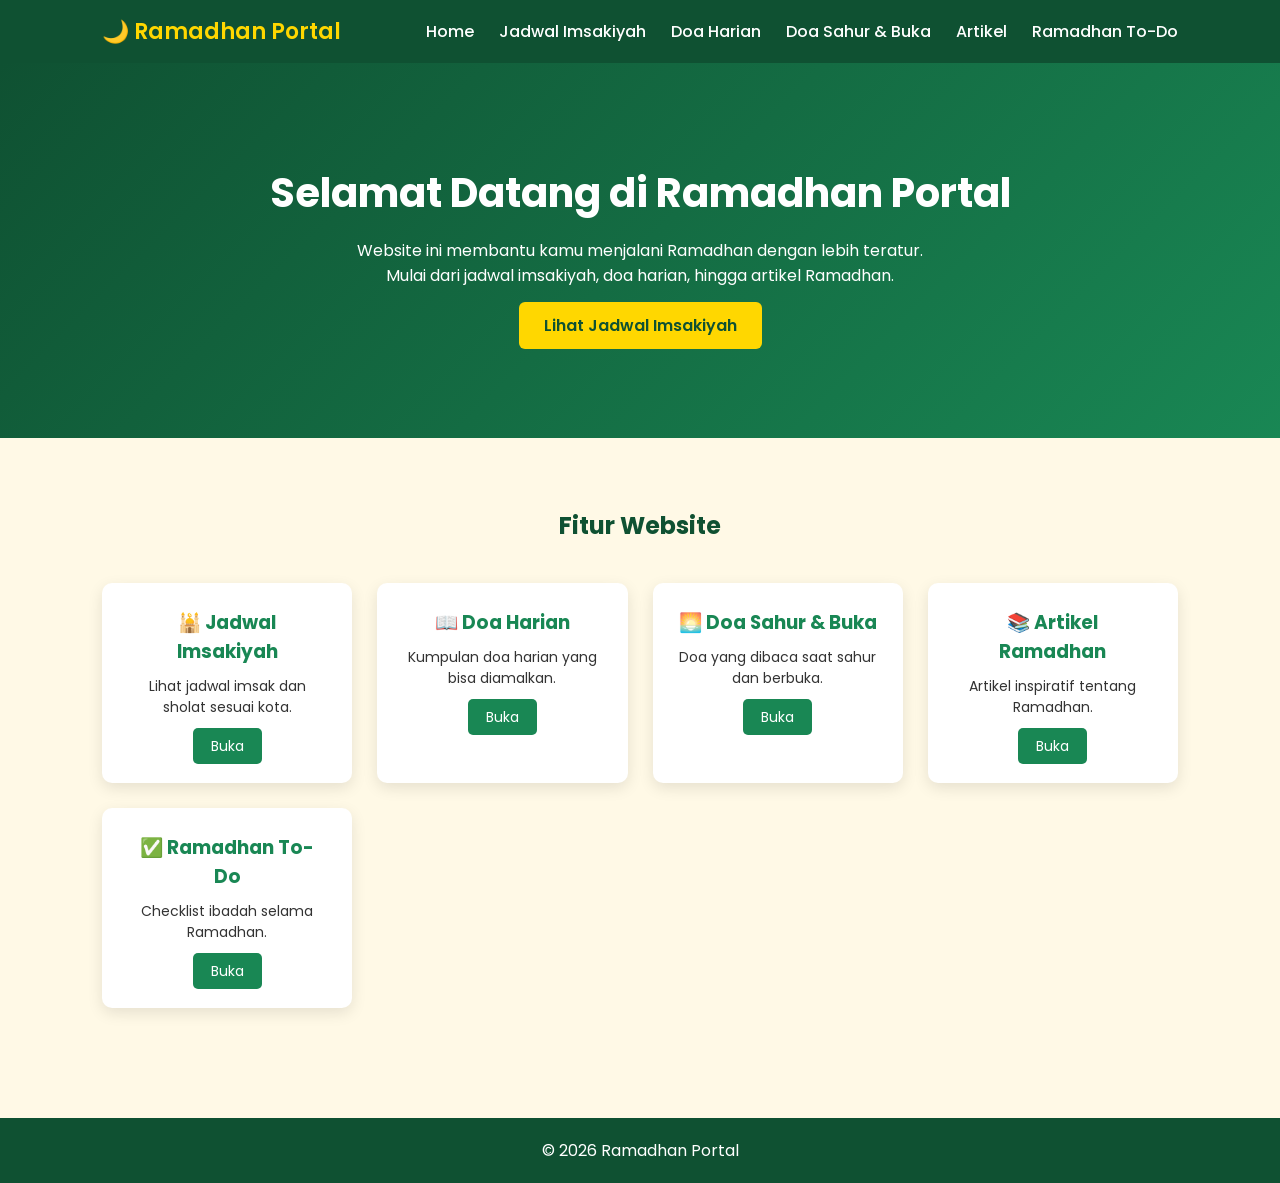
==== Alhazen_6thMission/index.html @ c3d15f52 "major update" ====
<!DOCTYPE html>
<html lang="id">
<head>
<meta charset="UTF-8">
<meta name="viewport" content="width=device-width, initial-scale=1.0">
<title>Ramadhan Portal</title>

<link rel="stylesheet" href="style.css">

<link href="https://fonts.googleapis.com/css2?family=Poppins:wght@300;400;600&display=swap" rel="stylesheet">
</head>

<body>

<header>

<nav class="navbar">

<div class="logo">🌙 Ramadhan Portal</div>

<ul class="nav-menu" id="nav-menu">
<li><a href="index.html">Home</a></li>
<li><a href="jadwal.html">Jadwal Imsakiyah</a></li>
<li><a href="doa.html">Doa Harian</a></li>
<li><a href="doa-sahur-buka.html">Doa Sahur & Buka</a></li>
<li><a href="artikel.html">Artikel</a></li>
<li><a href="todo.html">Ramadhan To-Do</a></li>
</ul>

<div class="menu-toggle" id="menu-toggle">
☰
</div>

</nav>

</header>


<main>

<section class="hero">

<h1>Selamat Datang di Ramadhan Portal</h1>

<p>
Website ini membantu kamu menjalani Ramadhan dengan lebih teratur.
Mulai dari jadwal imsakiyah, doa harian, hingga artikel Ramadhan.
</p>

<a href="jadwal.html" class="btn">Lihat Jadwal Imsakiyah</a>

</section>



<section class="features">

<h2>Fitur Website</h2>

<div class="feature-grid">

<div class="card">
<h3>🕌 Jadwal Imsakiyah</h3>
<p>Lihat jadwal imsak dan sholat sesuai kota.</p>
<a href="jadwal.html">Buka</a>
</div>

<div class="card">
<h3>📖 Doa Harian</h3>
<p>Kumpulan doa harian yang bisa diamalkan.</p>
<a href="doa.html">Buka</a>
</div>

<div class="card">
<h3>🌅 Doa Sahur & Buka</h3>
<p>Doa yang dibaca saat sahur dan berbuka.</p>
<a href="doa-sahur-buka.html">Buka</a>
</div>

<div class="card">
<h3>📚 Artikel Ramadhan</h3>
<p>Artikel inspiratif tentang Ramadhan.</p>
<a href="artikel.html">Buka</a>
</div>

<div class="card">
<h3>✅ Ramadhan To-Do</h3>
<p>Checklist ibadah selama Ramadhan.</p>
<a href="todo.html">Buka</a>
</div>

</div>

</section>

</main>


<footer>

<p>© 2026 Ramadhan Portal</p>

</footer>

<script src="script.js"></script>

</body>
</html>
---- Alhazen_6thMission/style.css ----
*{
    margin:0;
    padding:0;
    box-sizing:border-box;
    font-family:'Poppins',sans-serif;
    }
    
    body{
    background:#FFF9E6;
    color:#333;
    }
    
    /* NAVBAR */
    
    header{
    background:#0F5132;
    }
    
    .navbar{
    display:flex;
    justify-content:space-between;
    align-items:center;
    padding:15px 8%;
    }
    
    .logo{
    color:#FFD700;
    font-size:22px;
    font-weight:600;
    }
    
    .nav-menu{
    display:flex;
    gap:25px;
    list-style:none;
    }
    
    .nav-menu a{
    text-decoration:none;
    color:white;
    font-weight:500;
    transition:0.3s;
    }
    
    .nav-menu a:hover{
    color:#FFD700;
    }
    
    .menu-toggle{
    display:none;
    font-size:25px;
    color:white;
    cursor:pointer;
    }
    
    /* HERO */
    
    .hero{
    text-align:center;
    padding:100px 20px;
    background:linear-gradient(135deg,#0F5132,#198754);
    color:white;
    }
    
    .hero h1{
    font-size:40px;
    margin-bottom:15px;
    }
    
    .hero p{
    max-width:600px;
    margin:auto;
    margin-bottom:25px;
    }
    
    .btn{
    background:#FFD700;
    color:#0F5132;
    padding:12px 25px;
    border-radius:6px;
    text-decoration:none;
    font-weight:600;
    }
    
    /* FEATURES */
    
    .features{
    padding:70px 8%;
    text-align:center;
    }
    
    .features h2{
    margin-bottom:40px;
    color:#0F5132;
    }
    
    .feature-grid{
    display:grid;
    grid-template-columns:repeat(auto-fit,minmax(220px,1fr));
    gap:25px;
    }
    
    /* CARD */
    
    .card{
    background:white;
    padding:25px;
    border-radius:10px;
    box-shadow:0 5px 15px rgba(0,0,0,0.1);
    transition:0.3s;
    }
    
    .card:hover{
    transform:translateY(-6px);
    }
    
    .card h3{
    color:#198754;
    margin-bottom:10px;
    }
    
    .card p{
    font-size:14px;
    margin-bottom:15px;
    }
    
    .card a{
    text-decoration:none;
    background:#198754;
    color:white;
    padding:8px 18px;
    border-radius:5px;
    font-size:14px;
    }
    
    .card a:hover{
    background:#0F5132;
    }
    
    /* FOOTER */
    
    footer{
    background:#0F5132;
    color:white;
    text-align:center;
    padding:20px;
    margin-top:40px;
    }
    
    /* MOBILE */
    
    @media(max-width:768px){
    
    .nav-menu{
    display:none;
    flex-direction:column;
    background:#0F5132;
    position:absolute;
    top:60px;
    right:0;
    width:200px;
    padding:20px;
    }
    
    .nav-menu.active{
    display:flex;
    }
    
    .menu-toggle{
    display:block;
    }
    
    .hero h1{
    font-size:28px;
    }
    
    }
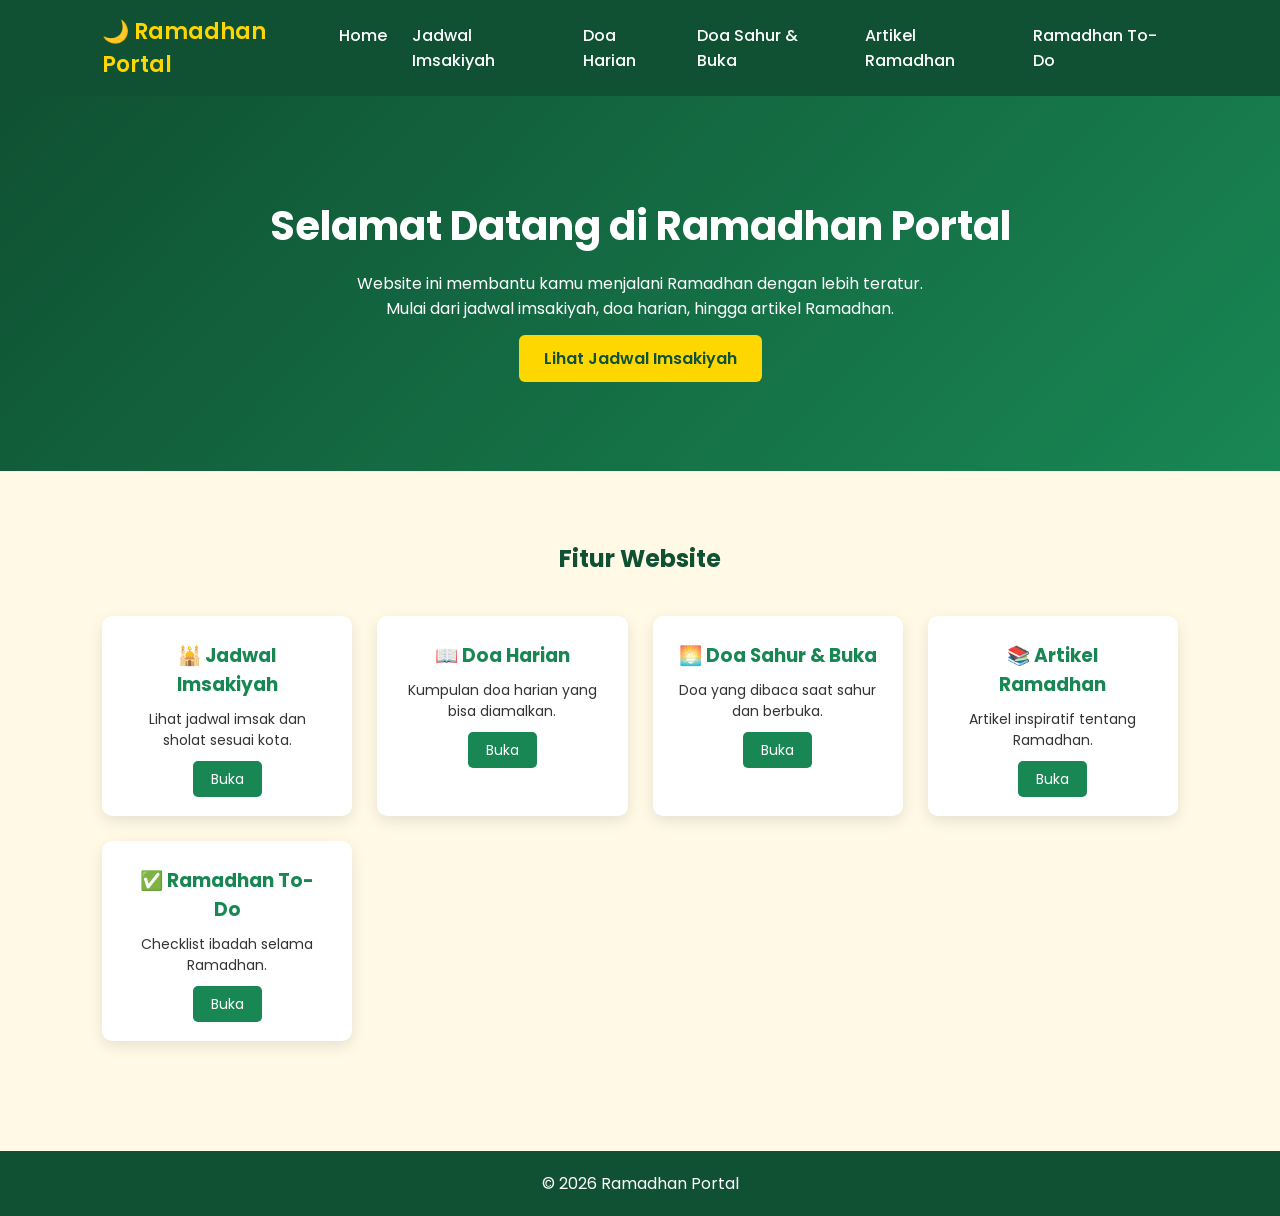
==== commit 86a0f6e7: "done" ====
--- a/Alhazen_6thMission/index.html
+++ b/Alhazen_6thMission/index.html
@@ -17,16 +17,21 @@
 <nav class="navbar">
 
 <div class="logo">🌙 Ramadhan Portal</div>
+<ul class="nav-menu">
 
-<ul class="nav-menu" id="nav-menu">
-<li><a href="index.html">Home</a></li>
-<li><a href="jadwal.html">Jadwal Imsakiyah</a></li>
-<li><a href="doa.html">Doa Harian</a></li>
-<li><a href="doa-sahur-buka.html">Doa Sahur & Buka</a></li>
-<li><a href="artikel.html">Artikel</a></li>
-<li><a href="todo.html">Ramadhan To-Do</a></li>
-</ul>
-
+    <li><a href="/Alhazen_6thMission/index.html">Home</a></li>
+    
+    <li><a href="/Alhazen_5thMisson/jadwal_imsak.html">Jadwal Imsakiyah</a></li>
+    
+    <li><a href="/Alhazen_1stMission/doa.html">Doa Harian</a></li>
+    
+    <li><a href="/Alhazen_2ndMission/Dzikir.html">Doa Sahur & Buka</a></li>
+    
+    <li><a href="/Alhazen_3rdMission/Zakat.html">Artikel Ramadhan</a></li>
+    
+    <li><a href="/Alhazen_4rdMission/index.html">Ramadhan To-Do</a></li>
+    
+    </ul>
 <div class="menu-toggle" id="menu-toggle">
 ☰
 </div>
